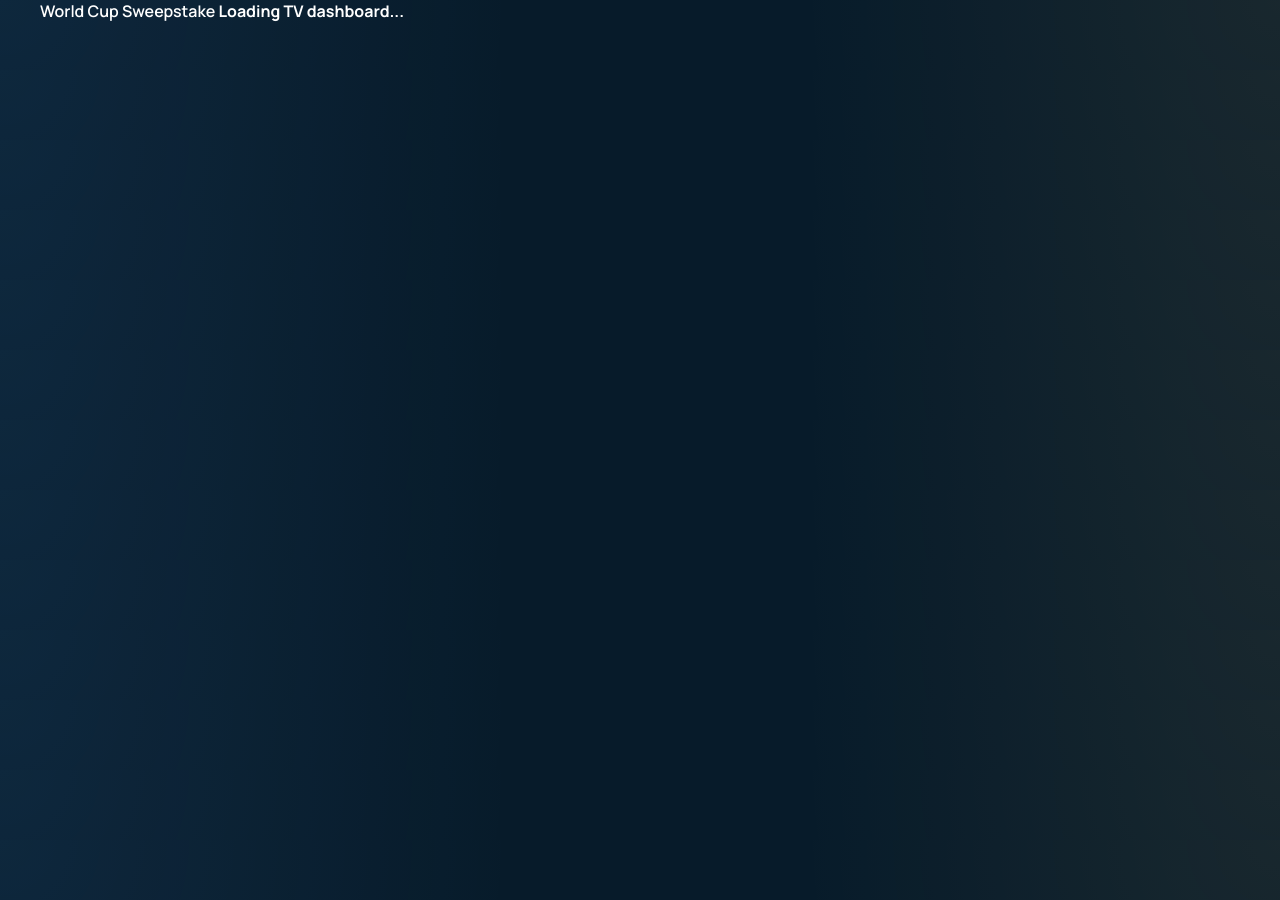
==== tv/index.html @ 57e53c4d "Add TV dashboard entry page" ====
<!DOCTYPE html>
<html lang="en">
<head>
  <meta charset="UTF-8" />
  <meta name="viewport" content="width=device-width, initial-scale=1.0" />
  <base href="../" />

  <title>World Cup Sweepstake TV Dashboard</title>

  <link rel="stylesheet" href="style.css" />
  <link rel="stylesheet" href="tv-dashboard.css" />
</head>

<body class="tv-dashboard-mode">
  <main id="tv-dashboard-root" class="tv-dashboard tv-dashboard-loading">
    <section class="tv-loading-panel" aria-live="polite">
      <span>World Cup Sweepstake</span>
      <strong>Loading TV dashboard...</strong>
    </section>
  </main>

  <script src="app.js"></script>
  <script src="tv-dashboard.js"></script>
</body>
</html>
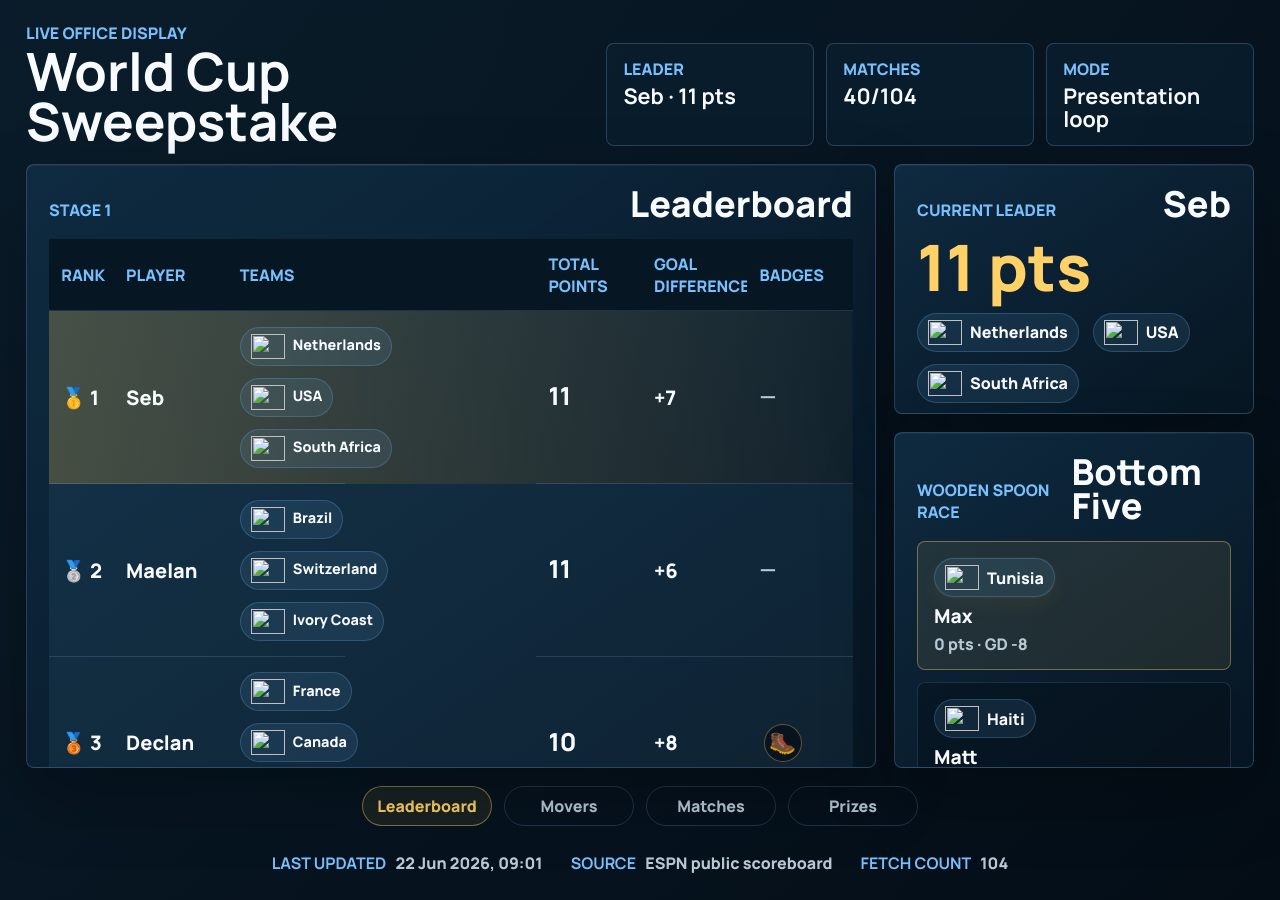
==== commit 5e37e3dc: "Load TV table fit styles" ====
--- a/tv/index.html
+++ b/tv/index.html
@@ -9,6 +9,7 @@
 
   <link rel="stylesheet" href="style.css" />
   <link rel="stylesheet" href="tv-dashboard.css" />
+  <link rel="stylesheet" href="tv-dashboard-table.css" />
 </head>
 
 <body class="tv-dashboard-mode">
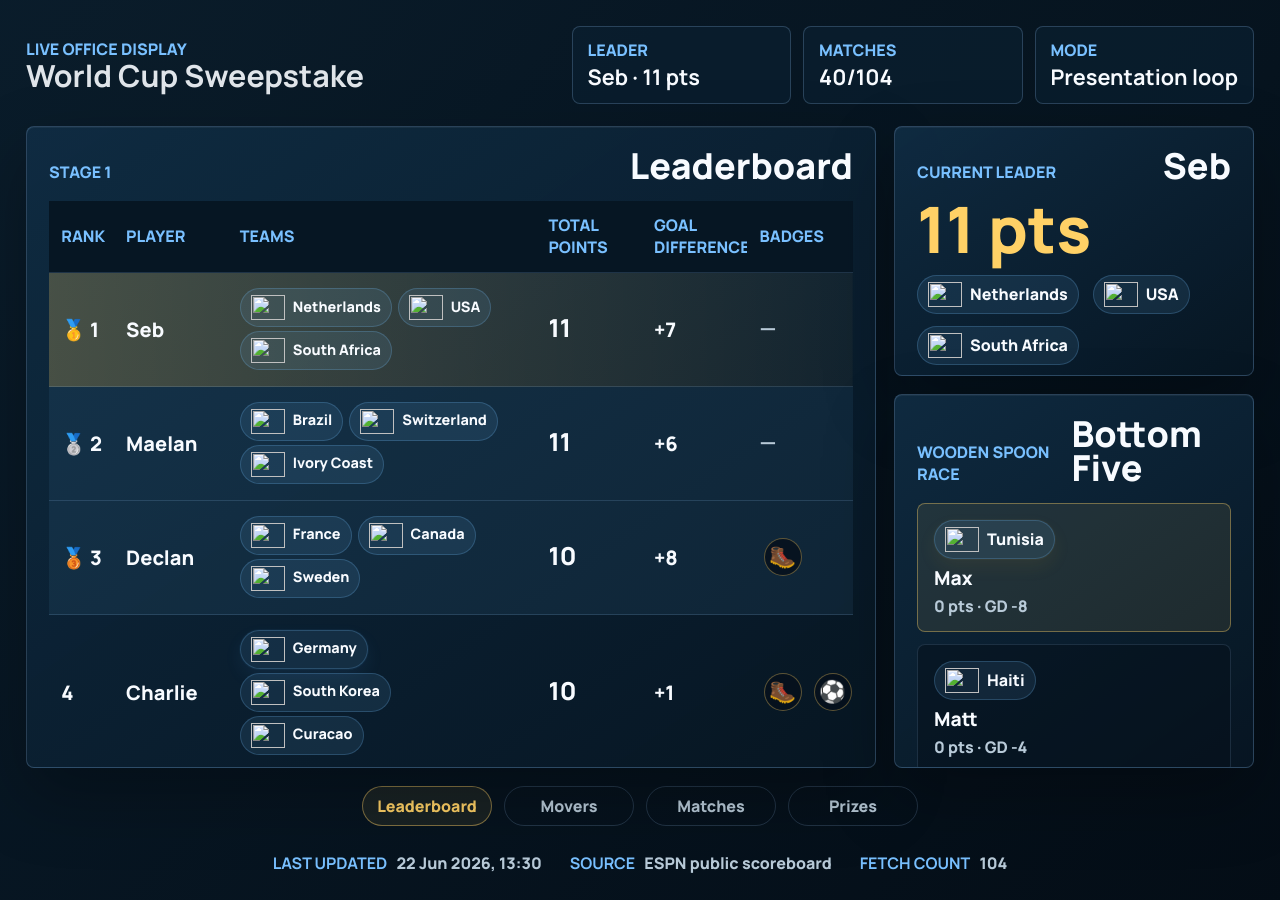
==== commit 2e2a31e9: "Load TV dashboard brand override" ====
--- a/tv/index.html
+++ b/tv/index.html
@@ -10,6 +10,7 @@
   <link rel="stylesheet" href="style.css" />
   <link rel="stylesheet" href="tv-dashboard.css" />
   <link rel="stylesheet" href="tv-dashboard-table.css" />
+  <link rel="stylesheet" href="tv-dashboard-brand.css" />
 </head>
 
 <body class="tv-dashboard-mode">
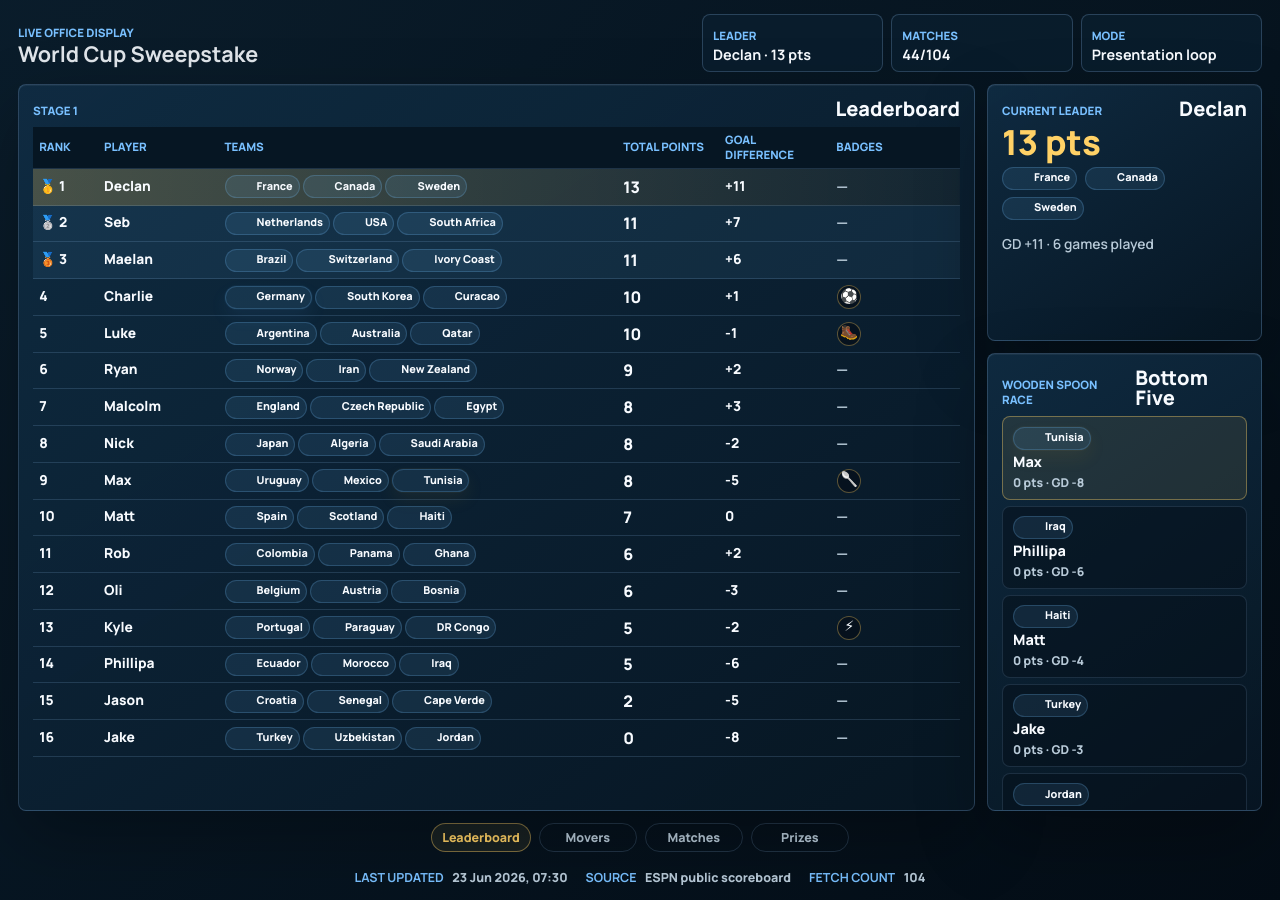
==== commit bcf39968: "Load TV mover explanations" ====
--- a/tv/index.html
+++ b/tv/index.html
@@ -23,5 +23,6 @@
 
   <script src="app.js"></script>
   <script src="tv-dashboard.js"></script>
+  <script src="tv-dashboard-movers.js"></script>
 </body>
 </html>
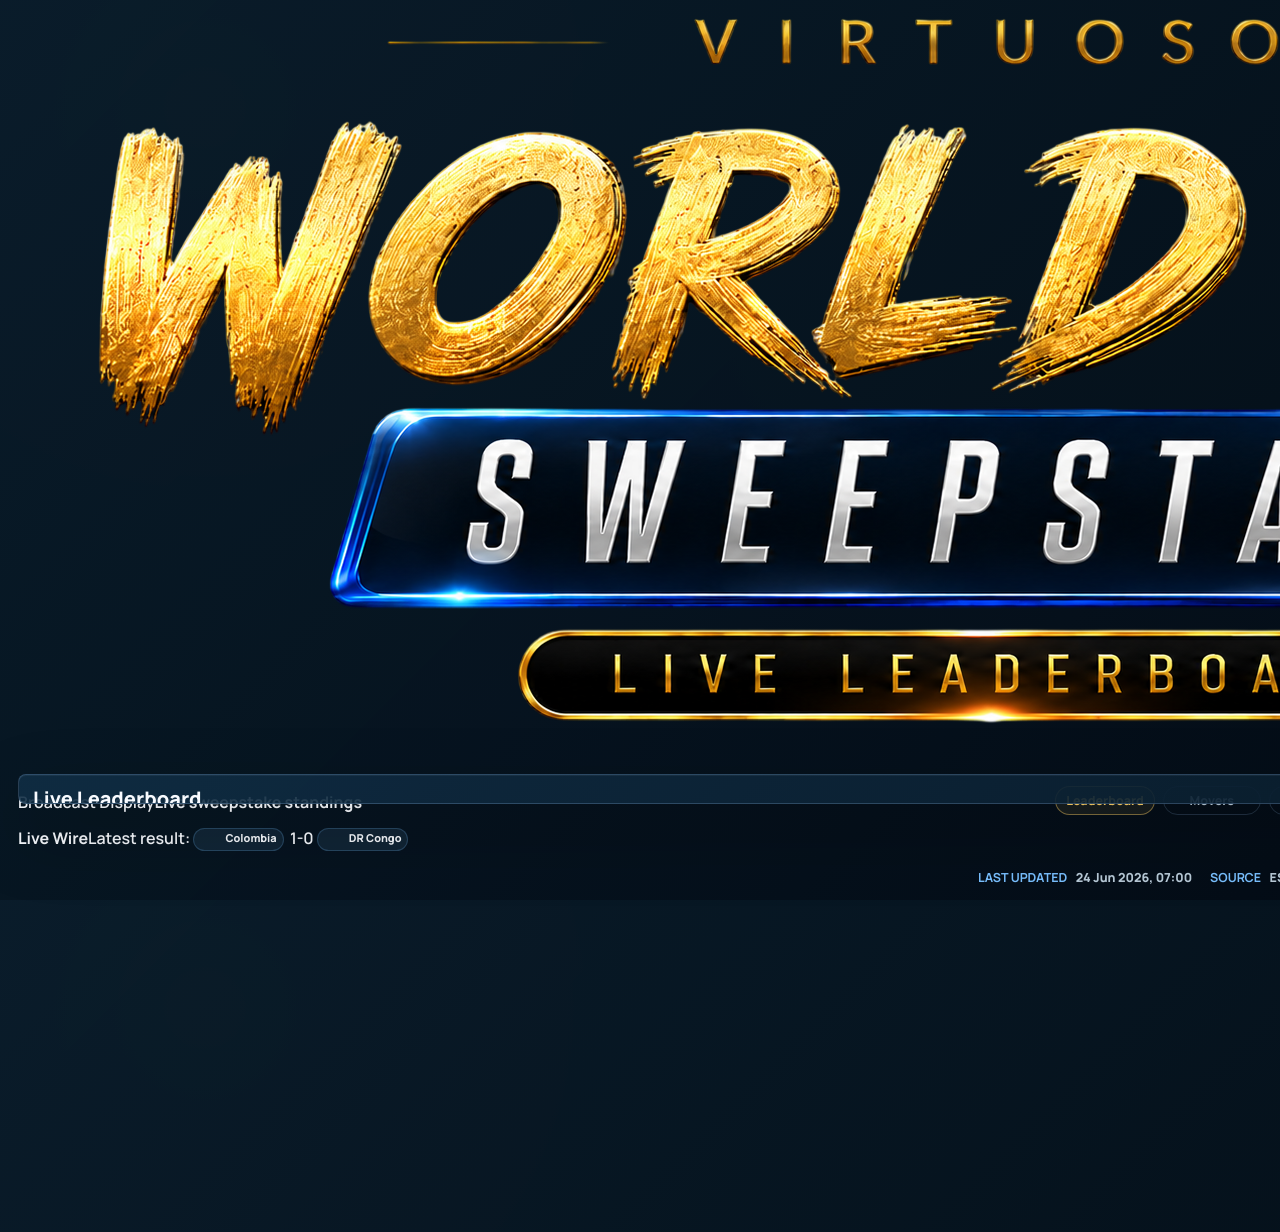
==== commit eaf5f879: "Load TV broadcast polish assets" ====
--- a/tv/index.html
+++ b/tv/index.html
@@ -1,28 +1 @@
-<!DOCTYPE html>
-<html lang="en">
-<head>
-  <meta charset="UTF-8" />
-  <meta name="viewport" content="width=device-width, initial-scale=1.0" />
-  <base href="../" />
-
-  <title>World Cup Sweepstake TV Dashboard</title>
-
-  <link rel="stylesheet" href="style.css" />
-  <link rel="stylesheet" href="tv-dashboard.css" />
-  <link rel="stylesheet" href="tv-dashboard-table.css" />
-  <link rel="stylesheet" href="tv-dashboard-brand.css" />
-</head>
-
-<body class="tv-dashboard-mode">
-  <main id="tv-dashboard-root" class="tv-dashboard tv-dashboard-loading">
-    <section class="tv-loading-panel" aria-live="polite">
-      <span>World Cup Sweepstake</span>
-      <strong>Loading TV dashboard...</strong>
-    </section>
-  </main>
-
-  <script src="app.js"></script>
-  <script src="tv-dashboard.js"></script>
-  <script src="tv-dashboard-movers.js"></script>
-</body>
-</html>
+<!DOCTYPE html><html lang='en'><head><meta charset='UTF-8'><meta name='viewport' content='width=device-width, initial-scale=1.0'><base href='../'><title>World Cup Sweepstake TV Dashboard</title><link rel='stylesheet' href='style.css'><link rel='stylesheet' href='tv-dashboard.css'><link rel='stylesheet' href='tv-dashboard-table.css'><link rel='stylesheet' href='tv-dashboard-brand.css'></head><body class='tv-dashboard-mode'><main id='tv-dashboard-root' class='tv-dashboard tv-dashboard-loading'><section class='tv-loading-panel' aria-live='polite'><span>World Cup Sweepstake</span><strong>Loading TV dashboard...</strong></section></main><script src='app.js'></script><script src='tv-dashboard.js'></script><script src='tv-dashboard-matches.js'></script><script src='tv-dashboard-broadcast.js'></script></body></html>
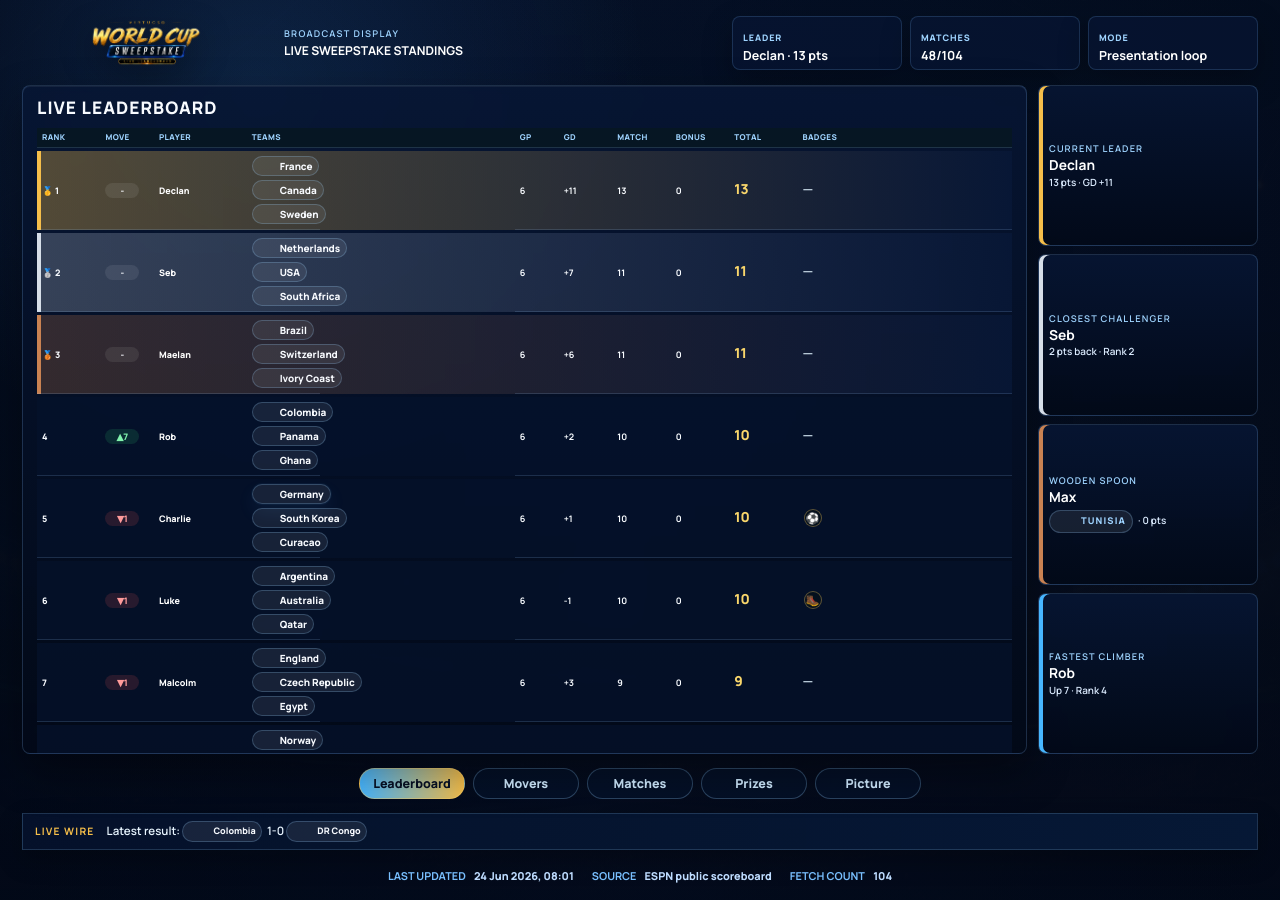
==== commit 5fabc8fe: "Polish TV broadcast content" ====
--- a/tv/index.html
+++ b/tv/index.html
@@ -1 +1 @@
-<!DOCTYPE html><html lang='en'><head><meta charset='UTF-8'><meta name='viewport' content='width=device-width, initial-scale=1.0'><base href='../'><title>World Cup Sweepstake TV Dashboard</title><link rel='stylesheet' href='style.css'><link rel='stylesheet' href='tv-dashboard.css'><link rel='stylesheet' href='tv-dashboard-table.css'><link rel='stylesheet' href='tv-dashboard-brand.css'></head><body class='tv-dashboard-mode'><main id='tv-dashboard-root' class='tv-dashboard tv-dashboard-loading'><section class='tv-loading-panel' aria-live='polite'><span>World Cup Sweepstake</span><strong>Loading TV dashboard...</strong></section></main><script src='app.js'></script><script src='tv-dashboard.js'></script><script src='tv-dashboard-matches.js'></script><script src='tv-dashboard-broadcast.js'></script></body></html>+<!DOCTYPE html><html lang='en'><head><meta charset='UTF-8'><meta name='viewport' content='width=device-width, initial-scale=1.0'><base href='../'><title>World Cup Sweepstake TV Dashboard</title><link rel='stylesheet' href='style.css'><link rel='stylesheet' href='tv-dashboard.css'><link rel='stylesheet' href='tv-dashboard-table.css'><link rel='stylesheet' href='tv-dashboard-brand.css'><link rel='stylesheet' href='tv-dashboard-content-polish.css'></head><body class='tv-dashboard-mode'><main id='tv-dashboard-root' class='tv-dashboard tv-dashboard-loading'><section class='tv-loading-panel' aria-live='polite'><span>World Cup Sweepstake</span><strong>Loading TV dashboard...</strong></section></main><script src='app.js'></script><script src='tv-dashboard.js'></script><script src='tv-dashboard-matches.js'></script><script src='tv-dashboard-broadcast.js'></script></body></html>
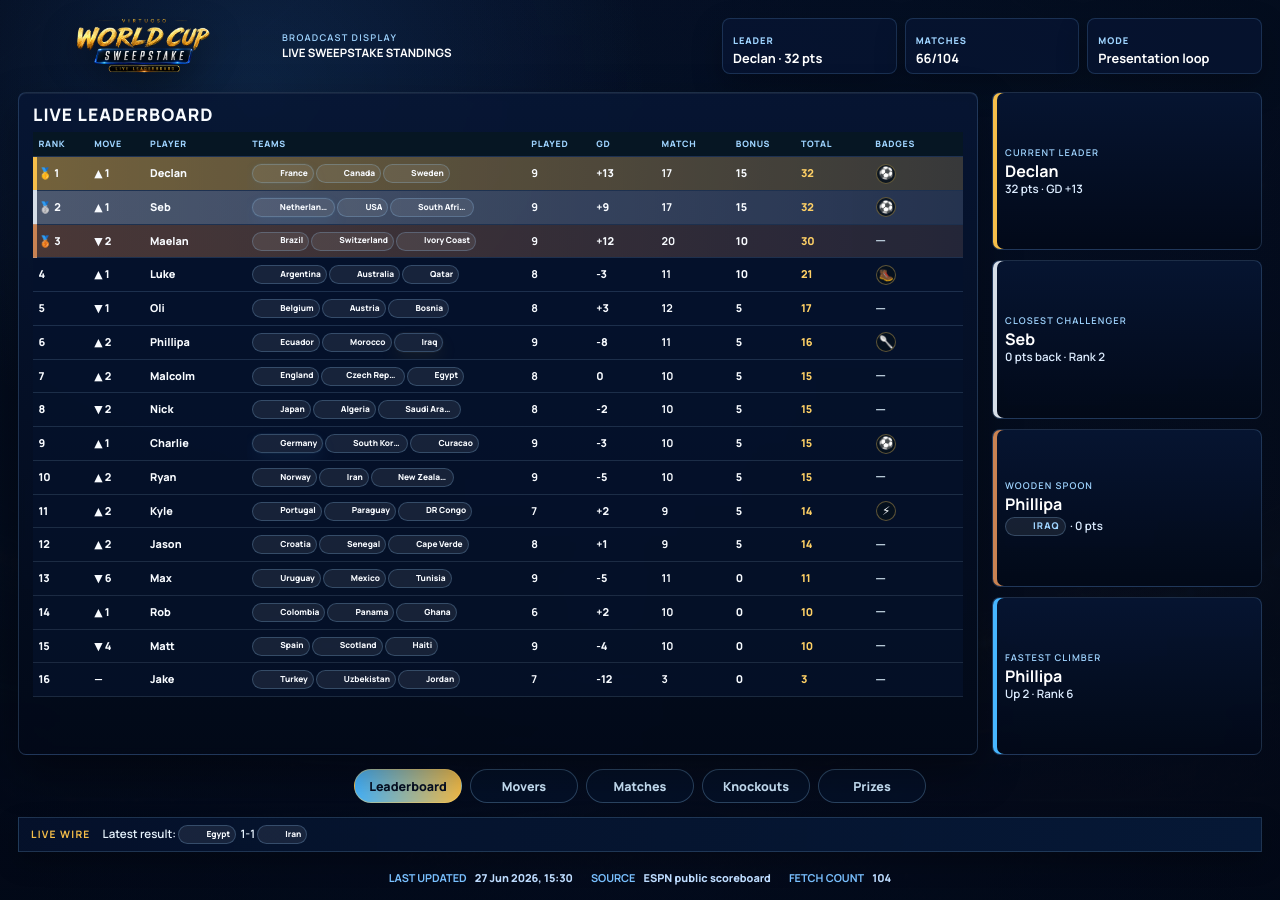
==== commit a0534e9e: "Add files via upload" ====
--- a/tv/index.html
+++ b/tv/index.html
@@ -1 +1 @@
-<!DOCTYPE html><html lang='en'><head><meta charset='UTF-8'><meta name='viewport' content='width=device-width, initial-scale=1.0'><base href='../'><title>World Cup Sweepstake TV Dashboard</title><link rel='stylesheet' href='style.css'><link rel='stylesheet' href='tv-dashboard.css'><link rel='stylesheet' href='tv-dashboard-table.css'><link rel='stylesheet' href='tv-dashboard-brand.css'><link rel='stylesheet' href='tv-dashboard-content-polish.css'></head><body class='tv-dashboard-mode'><main id='tv-dashboard-root' class='tv-dashboard tv-dashboard-loading'><section class='tv-loading-panel' aria-live='polite'><span>World Cup Sweepstake</span><strong>Loading TV dashboard...</strong></section></main><script src='app.js'></script><script src='tv-dashboard.js'></script><script src='tv-dashboard-matches.js'></script><script src='tv-dashboard-broadcast.js'></script></body></html>
+<!DOCTYPE html><html lang='en'><head><meta charset='UTF-8'><meta name='viewport' content='width=device-width, initial-scale=1.0'><base href='../'><title>World Cup Sweepstake TV Dashboard</title><link rel='stylesheet' href='style.css'><link rel='stylesheet' href='tv-dashboard.css'><link rel='stylesheet' href='tv-dashboard-table.css'><link rel='stylesheet' href='tv-dashboard-brand.css'><link rel='stylesheet' href='tv-dashboard-refinements.css'></head><body class='tv-dashboard-mode'><main id='tv-dashboard-root' class='tv-dashboard tv-dashboard-loading'><section class='tv-loading-panel' aria-live='polite'><span>World Cup Sweepstake</span><strong>Loading TV dashboard...</strong></section></main><script src='app.js'></script><script src='tv-dashboard.js'></script><script src='tv-dashboard-matches.js'></script><script src='tv-dashboard-broadcast.js'></script></body></html>
